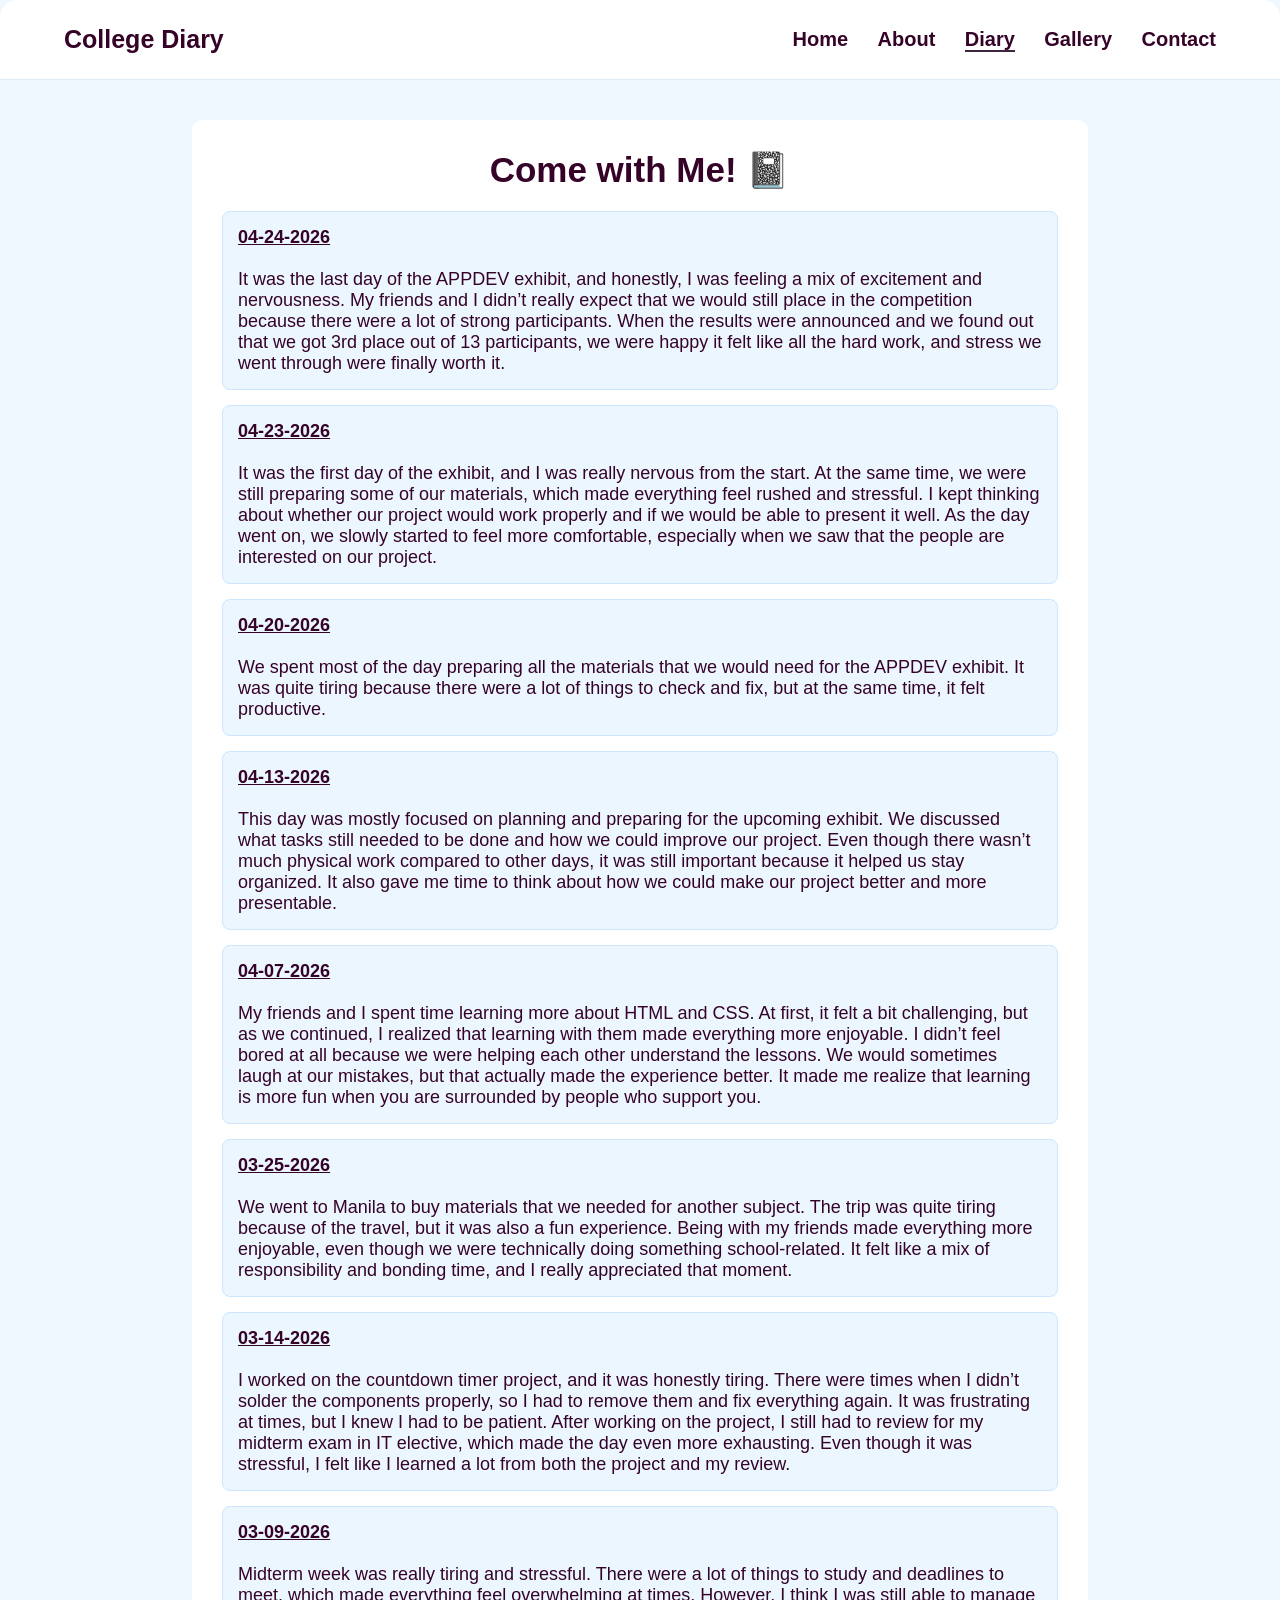
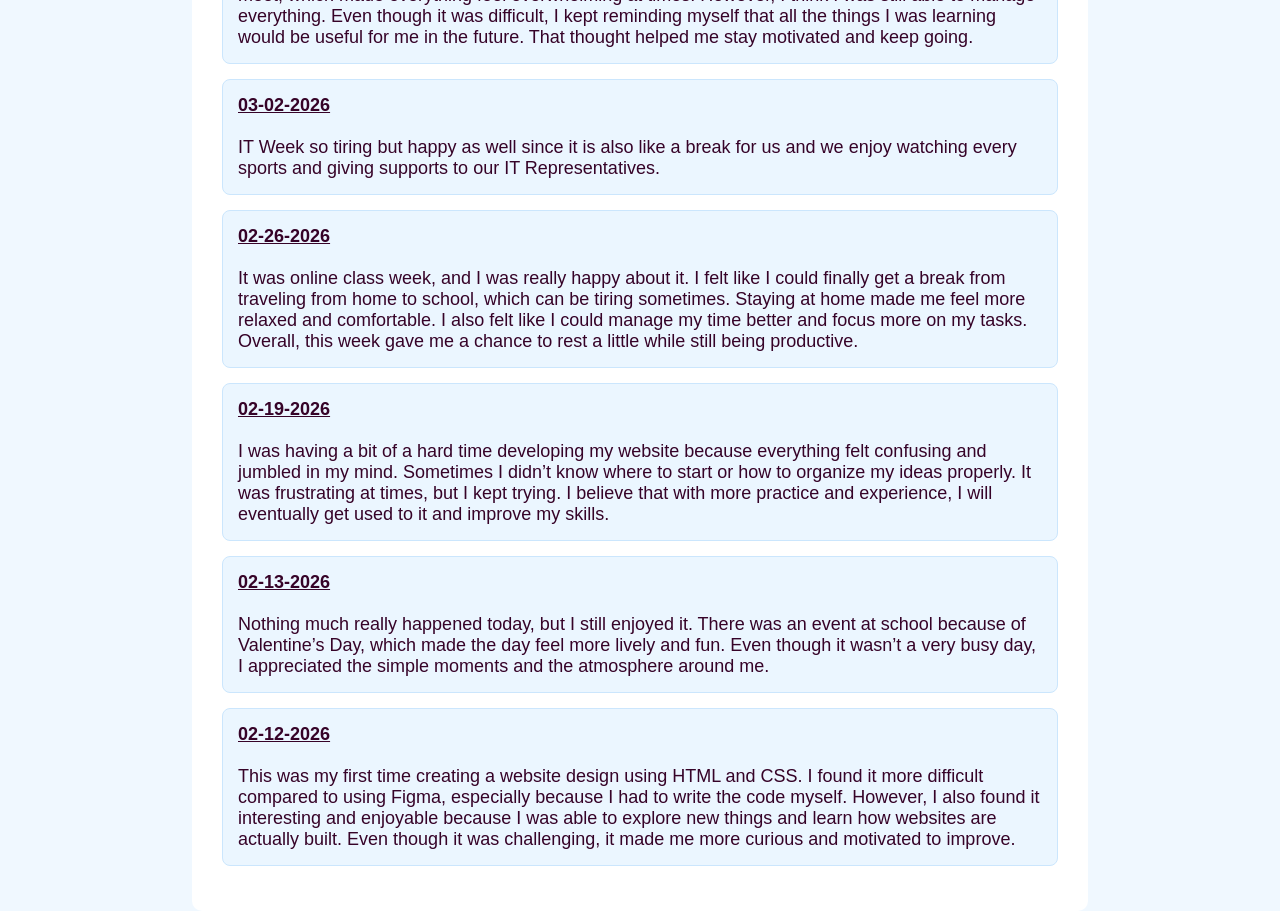
==== diary.html @ e8c74582 "Add files via upload" ====
<!DOCTYPE html>
<html lang="en">
<head>
    <meta charset="UTF-8">
    <meta name="viewport" content="width=device-width, initial-scale=1.0">
    <title>Document</title>
            <link rel="stylesheet" href="style.css">
</head>
<body>
        <header> 
            <a href="#" class="title">College Diary</a> 
 
            <nav class="navbar"> 
                <a href="home.html">Home</a> 
                <a href="about.html" >About</a>
                <a href="diary.html" class="active">Diary</a> 
                <a href="gallery.html">Gallery</a> 
                <a href="contact.html">Contact</a> 
            </nav> 
        </header> 

<section class="diary-section">
    <div class="diary-box">

        <h1>Come with Me! 📓</h1>

     <div class="content">
    <p><b><u>04-24-2026</u></b><br><br>
    It was the last day of the APPDEV exhibit, and honestly, I was feeling a mix of excitement and nervousness. My friends and I didn’t really expect that we would still place in the competition because there were a lot of strong participants. When the results were announced and we found out that we got 3rd place out of 13 participants, we were happy it felt like all the hard work, and stress we went through were finally worth it.
    </p>
</div>

<div class="content">
    <p><b><u>04-23-2026</u></b><br><br>
    It was the first day of the exhibit, and I was really nervous from the start. At the same time, we were still preparing some of our materials, which made everything feel rushed and stressful. I kept thinking about whether our project would work properly and if we would be able to present it well. As the day went on, we slowly started to feel more comfortable, especially when we saw that the people are interested on our project.
</div>
<div class="content">
    <p><b><u>04-20-2026</u></b><br><br>
    We spent most of the day preparing all the materials that we would need for the APPDEV exhibit. It was quite tiring because there were a lot of things to check and fix, but at the same time, it felt productive.
    </p>
</div>

<div class="content">
    <p><b><u>04-13-2026</u></b><br><br>
    This day was mostly focused on planning and preparing for the upcoming exhibit. We discussed what tasks still needed to be done and how we could improve our project. Even though there wasn’t much physical work compared to other days, it was still important because it helped us stay organized. It also gave me time to think about how we could make our project better and more presentable.
    </p>
</div>

<div class="content">
    <p><b><u>04-07-2026</u></b><br><br>
    My friends and I spent time learning more about HTML and CSS. At first, it felt a bit challenging, but as we continued, I realized that learning with them made everything more enjoyable. I didn’t feel bored at all because we were helping each other understand the lessons. We would sometimes laugh at our mistakes, but that actually made the experience better. It made me realize that learning is more fun when you are surrounded by people who support you.
    </p>
</div>

<div class="content">
    <p><b><u>03-25-2026</u></b><br><br>
    We went to Manila to buy materials that we needed for another subject. The trip was quite tiring because of the travel, but it was also a fun experience. Being with my friends made everything more enjoyable, even though we were technically doing something school-related. It felt like a mix of responsibility and bonding time, and I really appreciated that moment.
    </p>
</div>

<div class="content">
    <p><b><u>03-14-2026</u></b><br><br>
    I worked on the countdown timer project, and it was honestly tiring. There were times when I didn’t solder the components properly, so I had to remove them and fix everything again. It was frustrating at times, but I knew I had to be patient. After working on the project, I still had to review for my midterm exam in IT elective, which made the day even more exhausting. Even though it was stressful, I felt like I learned a lot from both the project and my review.
    </p>
</div>

            <div class="content">
        <p><b><u>03-09-2026</u></b><br><br>
            Midterm week was really tiring and stressful. There were a lot of things to study and deadlines to meet, which made everything feel overwhelming at times. However, I think I was still able to manage everything. Even though it was difficult, I kept reminding myself that all the things I was learning would be useful for me in the future. That thought helped me stay motivated and keep going.
         </p>
         </div>
        <div class="content">
        <p><b><u>03-02-2026</u></b><br><br>
            IT Week so tiring but happy as well since it is also like a break for us and we enjoy watching every sports and giving supports to our IT Representatives. </p>
        </div>
                <div class="content">
            <p><b><u>02-26-2026</u></b><br><br>It was online class week, and I was really happy about it. I felt like I could finally get a break from traveling from home to school, which can be tiring sometimes. Staying at home made me feel more relaxed and comfortable. I also felt like I could manage my time better and focus more on my tasks. Overall, this week gave me a chance to rest a little while still being productive.</p>
        </div>
                <div class="content">
            <p><b><u>02-19-2026</u></b><br><br>I was having a bit of a hard time developing my website because everything felt confusing and jumbled in my mind. Sometimes I didn’t know where to start or how to organize my ideas properly. It was frustrating at times, but I kept trying. I believe that with more practice and experience, I will eventually get used to it and improve my skills.
    </p></p>
        </div>
                <div class="content">
            <p><b><u>02-13-2026</u></b><br><br>Nothing much really happened today, but I still enjoyed it. There was an event at school because of Valentine’s Day, which made the day feel more lively and fun. Even though it wasn’t a very busy day, I appreciated the simple moments and the atmosphere around me.</p>
        </div>
                <div class="content">
            <p><b><u>02-12-2026</u></b><br><br>This was my first time creating a website design using HTML and CSS. I found it more difficult compared to using Figma, especially because I had to write the code myself. However, I also found it interesting and enjoyable because I was able to explore new things and learn how websites are actually built. Even though it was challenging, it made me more curious and motivated to improve.</p>
        </div>

    </div>
</section>
</body>
</html>
---- style.css ----
* {
    margin: 0;
    padding: 0;
    box-sizing: border-box;
    font-family: "Poppins", sans-serif;
}

body {
    background-color: aliceblue;
}

/* =====================
        HEADER
===================== */
header {
    position: absolute;
    width: 100%;
    padding: 25px 5%;
    display: flex;
    justify-content: space-between;
    align-items: center;
    background-color: white;
    border-top-left-radius: 18px;
    border-top-right-radius: 18px;
    border-bottom: 1px solid rgb(222, 236, 248);
}

.title {
    font-size: 25px;
    color: #360328;
    text-decoration: none;
    font-weight: 600;
    font-family: 'Century Gothic', sans-serif;
}

.navbar a {
    font-size: 20px;
    color: #360328;
    text-decoration: none;
    font-weight: bold;
    margin-left: 25px;
    border-bottom: 2px solid transparent;
    transition: .5s;
    font-family: 'Century Gothic', sans-serif;
}

.navbar a:hover,
.navbar a.active {
    border-color: #3e253e;
}

/* =====================
   HOME PAGE
===================== */
.intro {
    display: flex;
    justify-content: space-between;
    align-items: center; 
    height: 100vh;
    padding: 0 5%;
}

.info h1 {
    font-size: 40px;
    line-height: 1;
    color: black;
    font-weight: bolder;
    font-family: 'Century Gothic', sans-serif;
}

.info h2 {
    font-size: 70px;
    color: #857e7b;
    font-weight: bold;
    font-family: 'Century Gothic', sans-serif;
}

.profile {
    display: flex;
    align-items: center;
    justify-content: flex-end;
}

.profile img {
    width: 800px;
}

/* =====================
   ABOUT PAGE
===================== */
.about-section {
    height: 100vh;
    display: flex;
    justify-content: center;
    align-items: center;
}
.about-box {
    max-width: 80%;
    display: block;
    background: rgba(255, 255, 255, 0.6);
    border-radius: 20px;
    padding: 40px; 
    box-shadow: 0 8px 30px rgba(100, 0, 60, 0.15);
    text-align: center;
}

.about-head {
    font-size: 50px;
    color: #360328;
    font-family: 'Century Gothic', sans-serif;
    margin-bottom: 20px;
}

.about-text {
    font-size: 20px;
    color: #4a3040;
    line-height: 1.8;
    max-width: 100%; 
}

/* =====================
   DIARY PAGE
===================== */
.diary-section {
    padding-top: 120px;
}

.diary-box {
    max-width: 70%;
    margin: 0 auto;
    padding: 30px;
    background-color: white;
    border-radius: 10px;
}

.diary-box h1 {
    color: #360328;
    font-size: 35px;
    font-family: 'Century Gothic', sans-serif;
    text-align: center;
    margin-bottom: 20px;
}

.content {
    background-color: #ebf6ff;
    padding: 15px;
    border-radius: 8px;
    margin-bottom: 15px;
    border: 1px solid rgb(203, 230, 253);

}

.content p {
        font-size: 18px;
        color: #360328;
        font-family: 'Century Gothic', sans-serif;
}
/* =====================
   GALLERY PAGE
===================== */
.gallery-section {
    padding-top:135px;
    display: flex;
    justify-content: center;
    align-items: center;
}

.gallery-box {
    max-width: 80%;
    background: rgba(255, 255, 255, 0.6);
    border-radius: 20px;
    padding: 60px; 
    box-shadow: 0 8px 30px rgba(100, 0, 60, 0.15);
    text-align: center;
}

/* =====================
   CONTACT PAGE
===================== */
.contact-section {
    display: flex;
    align-items: center;
    justify-content: center;
    min-height: 100vh;
    padding: 160px 5% 40px;
}
 
.contact-box {
    background: rgba(255, 255, 255, 0.6);
    border-radius: 20px;
    padding: 50px 60px;
    box-shadow: 0 8px 30px rgba(100, 0, 60, 0.15);
    max-width: 550px;
    width: 100%;
    text-align: center;
}
 
.contact-box h1 {
    font-size: 36px;
    color: #360328;
    font-family: 'Century Gothic', sans-serif;
    margin-bottom: 10px;
}
 
.contact-box p {
    font-size: 15px;
    color: #5a4050;
    margin-bottom: 30px;
}
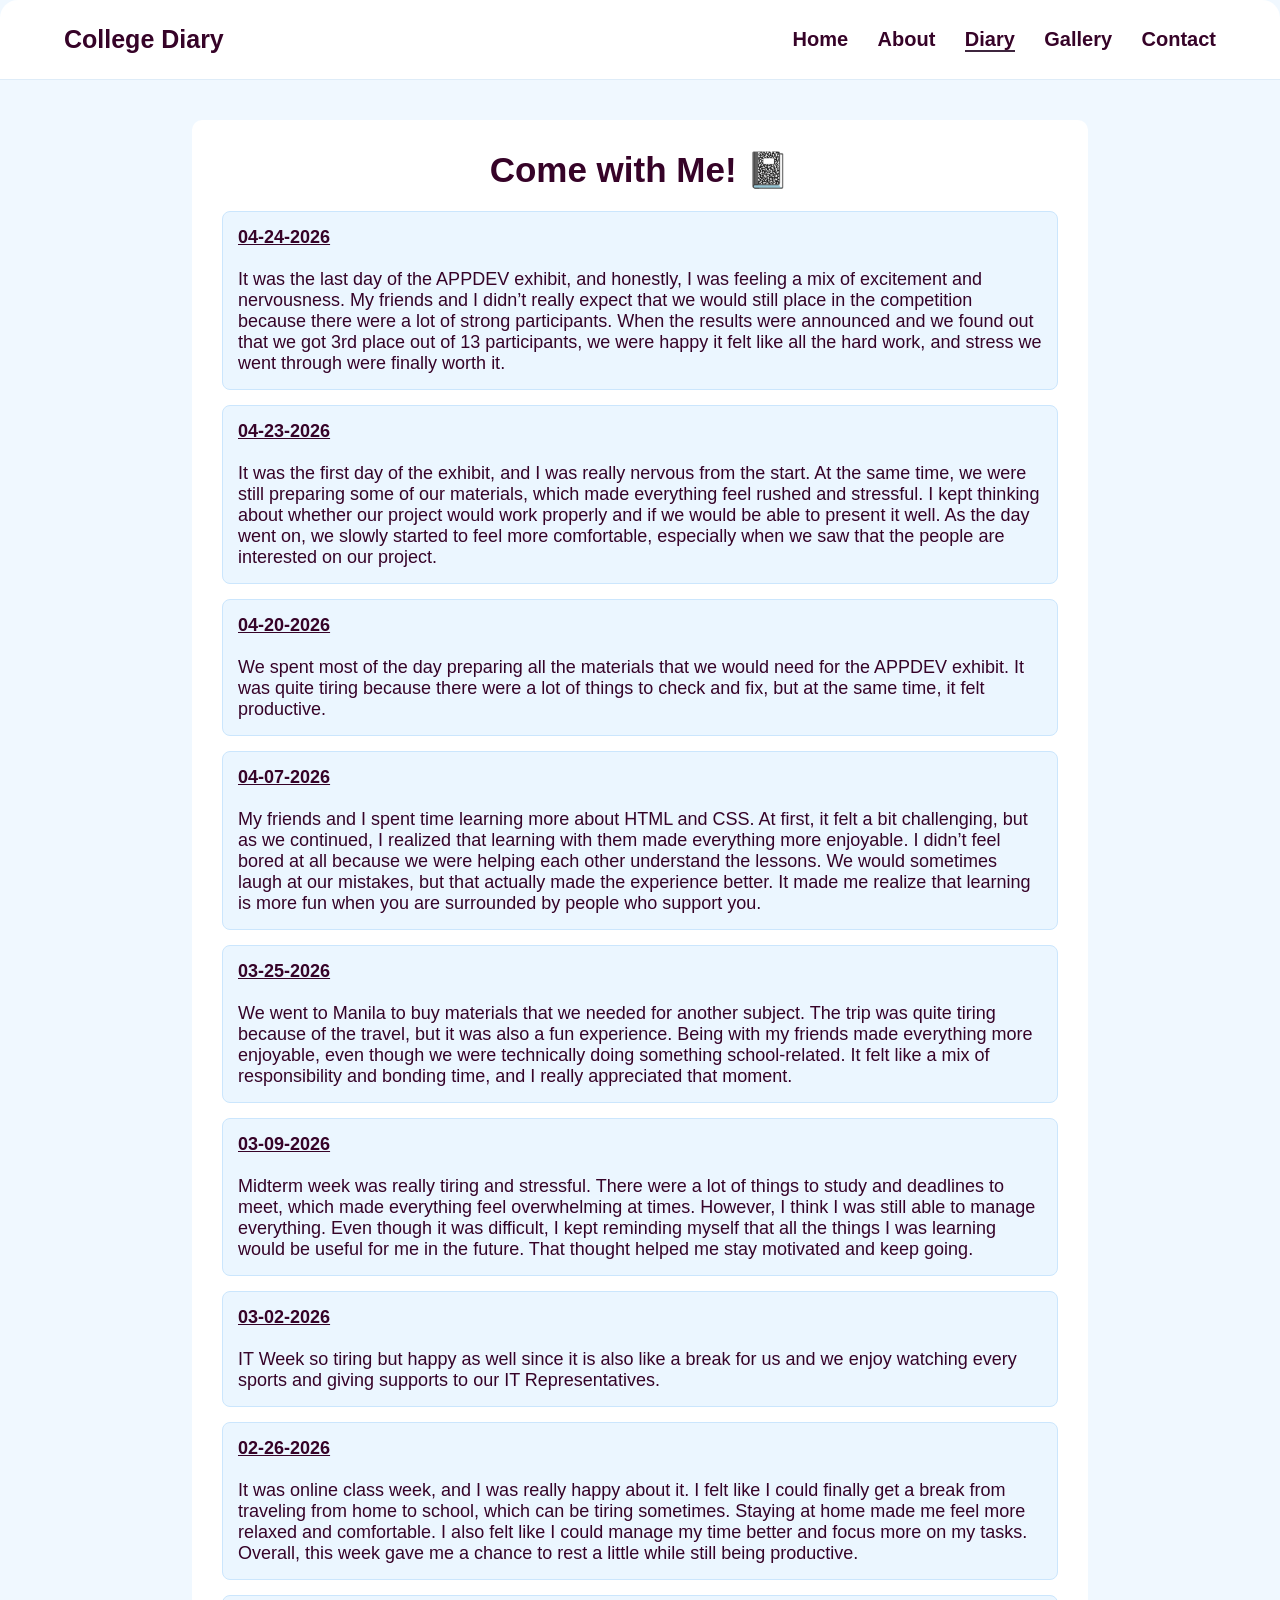
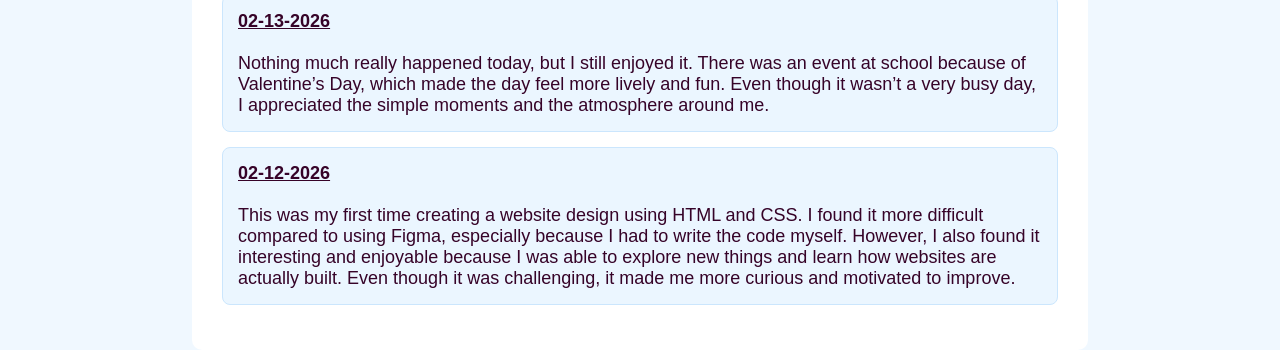
==== commit 8d3f7db8: "Update diary.html" ====
--- a/diary.html
+++ b/diary.html
@@ -41,12 +41,6 @@
 </div>
 
 <div class="content">
-    <p><b><u>04-13-2026</u></b><br><br>
-    This day was mostly focused on planning and preparing for the upcoming exhibit. We discussed what tasks still needed to be done and how we could improve our project. Even though there wasn’t much physical work compared to other days, it was still important because it helped us stay organized. It also gave me time to think about how we could make our project better and more presentable.
-    </p>
-</div>
-
-<div class="content">
     <p><b><u>04-07-2026</u></b><br><br>
     My friends and I spent time learning more about HTML and CSS. At first, it felt a bit challenging, but as we continued, I realized that learning with them made everything more enjoyable. I didn’t feel bored at all because we were helping each other understand the lessons. We would sometimes laugh at our mistakes, but that actually made the experience better. It made me realize that learning is more fun when you are surrounded by people who support you.
     </p>
@@ -57,13 +51,6 @@
     We went to Manila to buy materials that we needed for another subject. The trip was quite tiring because of the travel, but it was also a fun experience. Being with my friends made everything more enjoyable, even though we were technically doing something school-related. It felt like a mix of responsibility and bonding time, and I really appreciated that moment.
     </p>
 </div>
-
-<div class="content">
-    <p><b><u>03-14-2026</u></b><br><br>
-    I worked on the countdown timer project, and it was honestly tiring. There were times when I didn’t solder the components properly, so I had to remove them and fix everything again. It was frustrating at times, but I knew I had to be patient. After working on the project, I still had to review for my midterm exam in IT elective, which made the day even more exhausting. Even though it was stressful, I felt like I learned a lot from both the project and my review.
-    </p>
-</div>
-
             <div class="content">
         <p><b><u>03-09-2026</u></b><br><br>
             Midterm week was really tiring and stressful. There were a lot of things to study and deadlines to meet, which made everything feel overwhelming at times. However, I think I was still able to manage everything. Even though it was difficult, I kept reminding myself that all the things I was learning would be useful for me in the future. That thought helped me stay motivated and keep going.
@@ -77,10 +64,6 @@
             <p><b><u>02-26-2026</u></b><br><br>It was online class week, and I was really happy about it. I felt like I could finally get a break from traveling from home to school, which can be tiring sometimes. Staying at home made me feel more relaxed and comfortable. I also felt like I could manage my time better and focus more on my tasks. Overall, this week gave me a chance to rest a little while still being productive.</p>
         </div>
                 <div class="content">
-            <p><b><u>02-19-2026</u></b><br><br>I was having a bit of a hard time developing my website because everything felt confusing and jumbled in my mind. Sometimes I didn’t know where to start or how to organize my ideas properly. It was frustrating at times, but I kept trying. I believe that with more practice and experience, I will eventually get used to it and improve my skills.
-    </p></p>
-        </div>
-                <div class="content">
             <p><b><u>02-13-2026</u></b><br><br>Nothing much really happened today, but I still enjoyed it. There was an event at school because of Valentine’s Day, which made the day feel more lively and fun. Even though it wasn’t a very busy day, I appreciated the simple moments and the atmosphere around me.</p>
         </div>
                 <div class="content">
@@ -90,4 +73,4 @@
     </div>
 </section>
 </body>
-</html>+</html>
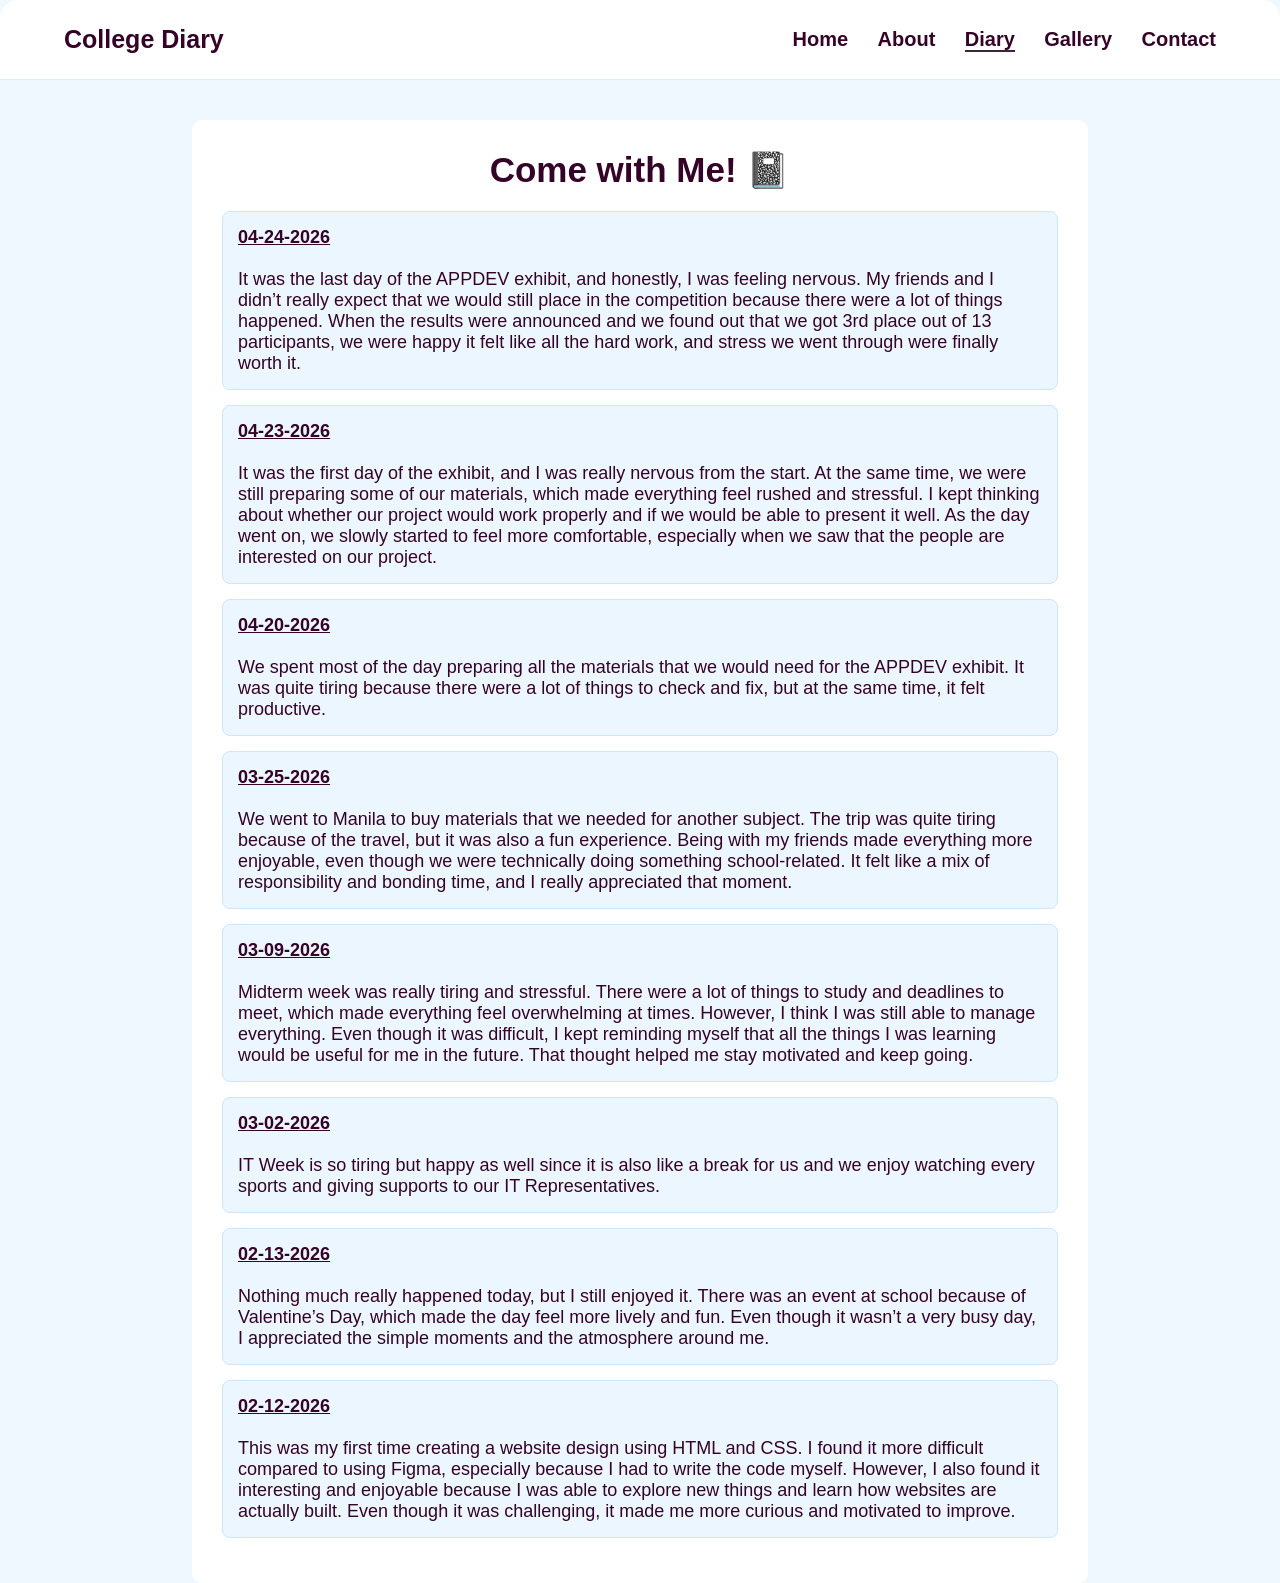
==== commit dbc631dd: "Update diary.html" ====
--- a/diary.html
+++ b/diary.html
@@ -26,7 +26,7 @@
 
      <div class="content">
     <p><b><u>04-24-2026</u></b><br><br>
-    It was the last day of the APPDEV exhibit, and honestly, I was feeling a mix of excitement and nervousness. My friends and I didn’t really expect that we would still place in the competition because there were a lot of strong participants. When the results were announced and we found out that we got 3rd place out of 13 participants, we were happy it felt like all the hard work, and stress we went through were finally worth it.
+    It was the last day of the APPDEV exhibit, and honestly, I was feeling nervous. My friends and I didn’t really expect that we would still place in the competition because there were a lot of things happened. When the results were announced and we found out that we got 3rd place out of 13 participants, we were happy it felt like all the hard work, and stress we went through were finally worth it.
     </p>
 </div>
 
@@ -37,12 +37,6 @@
 <div class="content">
     <p><b><u>04-20-2026</u></b><br><br>
     We spent most of the day preparing all the materials that we would need for the APPDEV exhibit. It was quite tiring because there were a lot of things to check and fix, but at the same time, it felt productive.
-    </p>
-</div>
-
-<div class="content">
-    <p><b><u>04-07-2026</u></b><br><br>
-    My friends and I spent time learning more about HTML and CSS. At first, it felt a bit challenging, but as we continued, I realized that learning with them made everything more enjoyable. I didn’t feel bored at all because we were helping each other understand the lessons. We would sometimes laugh at our mistakes, but that actually made the experience better. It made me realize that learning is more fun when you are surrounded by people who support you.
     </p>
 </div>
 
@@ -58,10 +52,7 @@
          </div>
         <div class="content">
         <p><b><u>03-02-2026</u></b><br><br>
-            IT Week so tiring but happy as well since it is also like a break for us and we enjoy watching every sports and giving supports to our IT Representatives. </p>
-        </div>
-                <div class="content">
-            <p><b><u>02-26-2026</u></b><br><br>It was online class week, and I was really happy about it. I felt like I could finally get a break from traveling from home to school, which can be tiring sometimes. Staying at home made me feel more relaxed and comfortable. I also felt like I could manage my time better and focus more on my tasks. Overall, this week gave me a chance to rest a little while still being productive.</p>
+            IT Week is so tiring but happy as well since it is also like a break for us and we enjoy watching every sports and giving supports to our IT Representatives. </p>
         </div>
                 <div class="content">
             <p><b><u>02-13-2026</u></b><br><br>Nothing much really happened today, but I still enjoyed it. There was an event at school because of Valentine’s Day, which made the day feel more lively and fun. Even though it wasn’t a very busy day, I appreciated the simple moments and the atmosphere around me.</p>
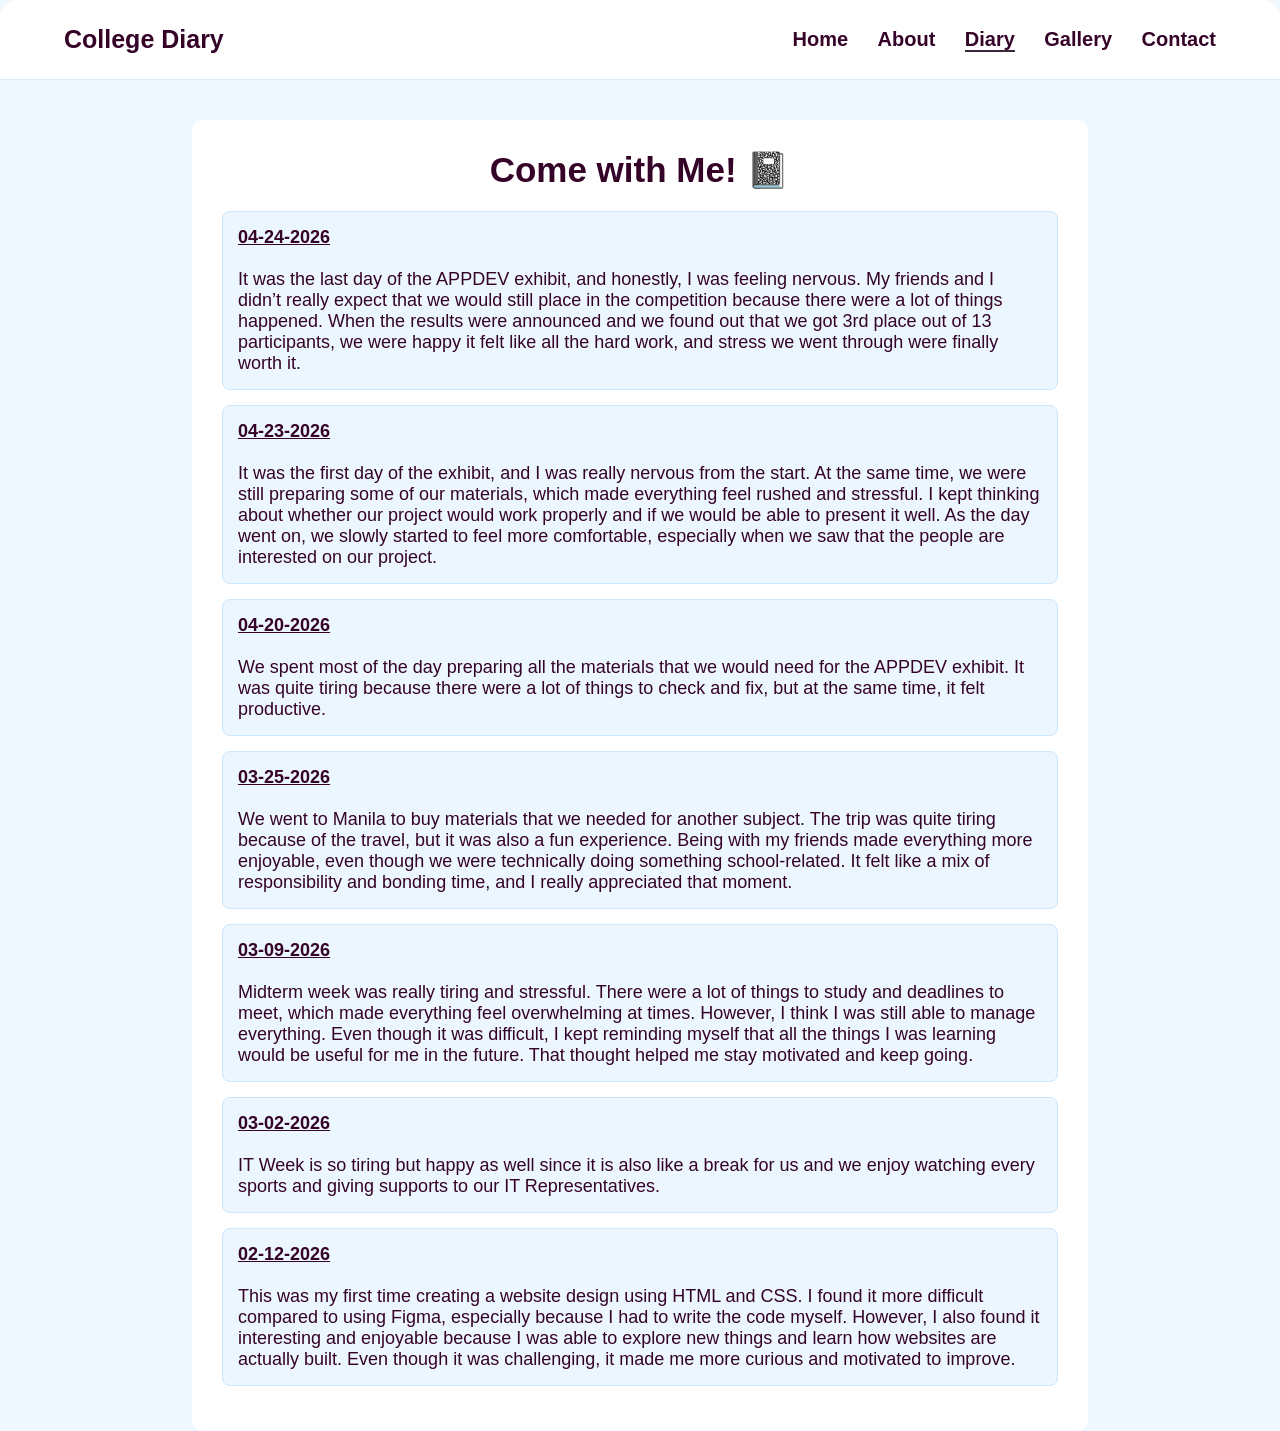
==== commit 8a036ab3: "Update diary.html" ====
--- a/diary.html
+++ b/diary.html
@@ -55,9 +55,6 @@
             IT Week is so tiring but happy as well since it is also like a break for us and we enjoy watching every sports and giving supports to our IT Representatives. </p>
         </div>
                 <div class="content">
-            <p><b><u>02-13-2026</u></b><br><br>Nothing much really happened today, but I still enjoyed it. There was an event at school because of Valentine’s Day, which made the day feel more lively and fun. Even though it wasn’t a very busy day, I appreciated the simple moments and the atmosphere around me.</p>
-        </div>
-                <div class="content">
             <p><b><u>02-12-2026</u></b><br><br>This was my first time creating a website design using HTML and CSS. I found it more difficult compared to using Figma, especially because I had to write the code myself. However, I also found it interesting and enjoyable because I was able to explore new things and learn how websites are actually built. Even though it was challenging, it made me more curious and motivated to improve.</p>
         </div>
 
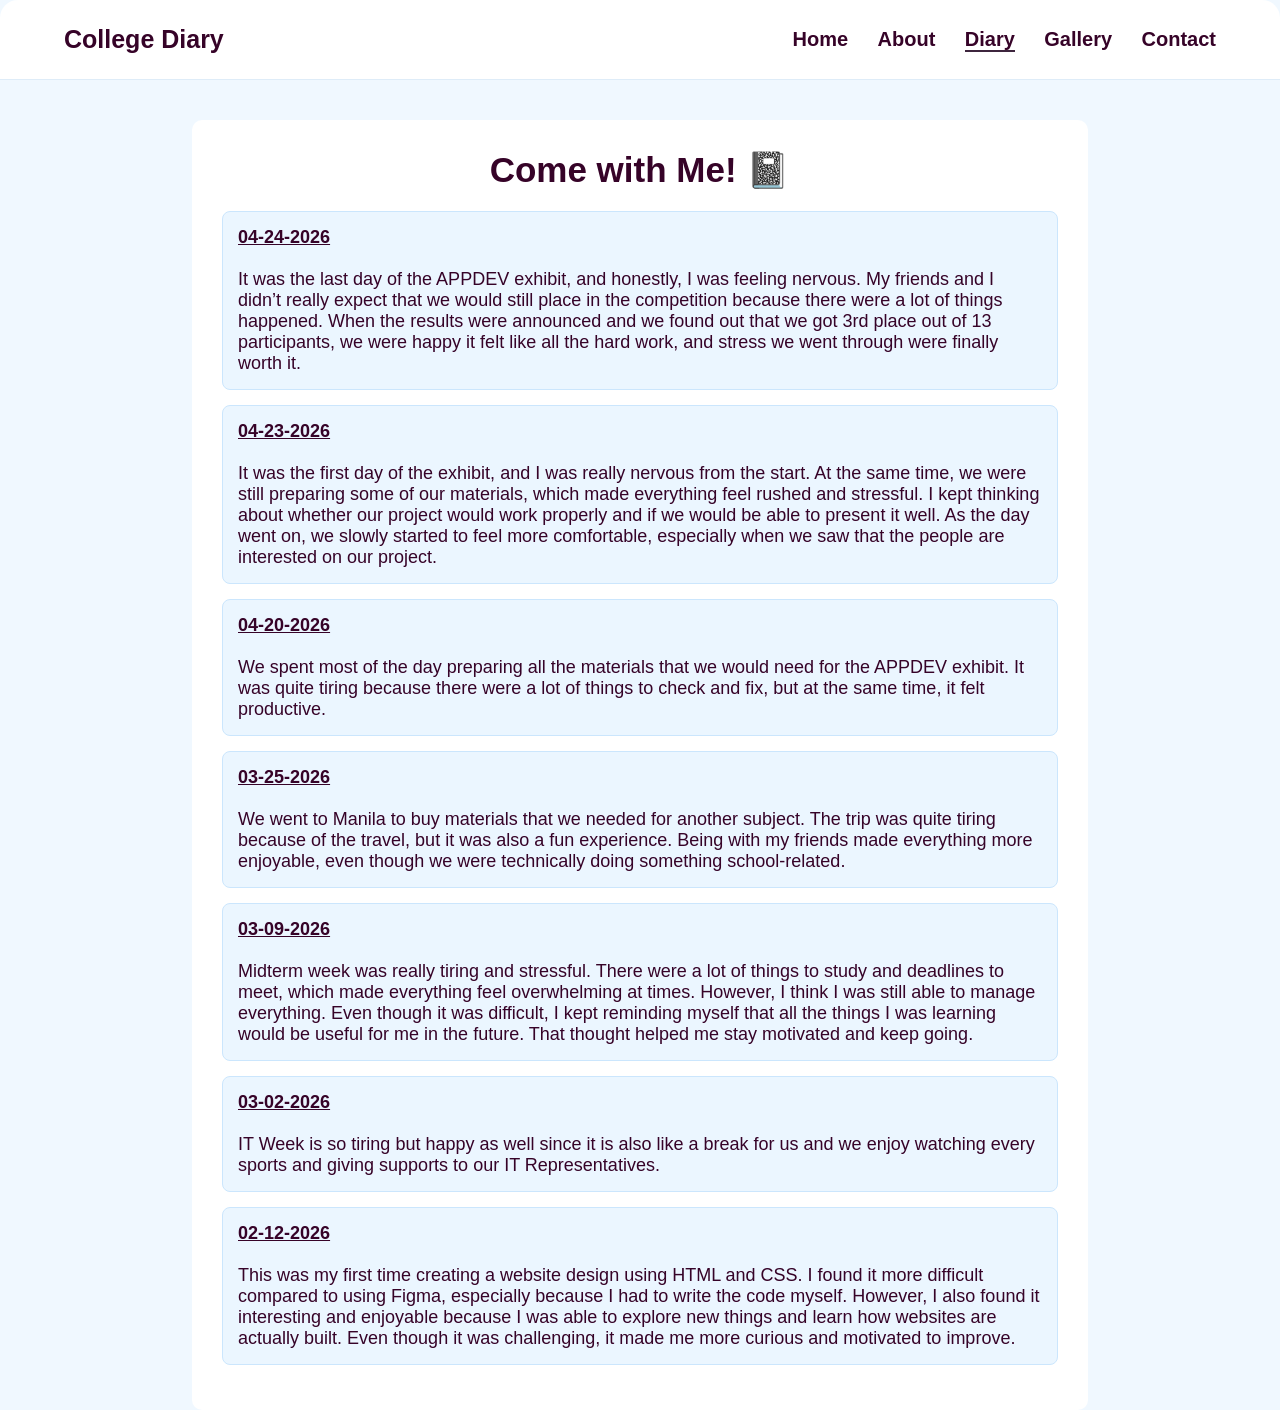
==== commit 705a0b17: "Update diary.html" ====
--- a/diary.html
+++ b/diary.html
@@ -42,7 +42,7 @@
 
 <div class="content">
     <p><b><u>03-25-2026</u></b><br><br>
-    We went to Manila to buy materials that we needed for another subject. The trip was quite tiring because of the travel, but it was also a fun experience. Being with my friends made everything more enjoyable, even though we were technically doing something school-related. It felt like a mix of responsibility and bonding time, and I really appreciated that moment.
+    We went to Manila to buy materials that we needed for another subject. The trip was quite tiring because of the travel, but it was also a fun experience. Being with my friends made everything more enjoyable, even though we were technically doing something school-related.
     </p>
 </div>
             <div class="content">
